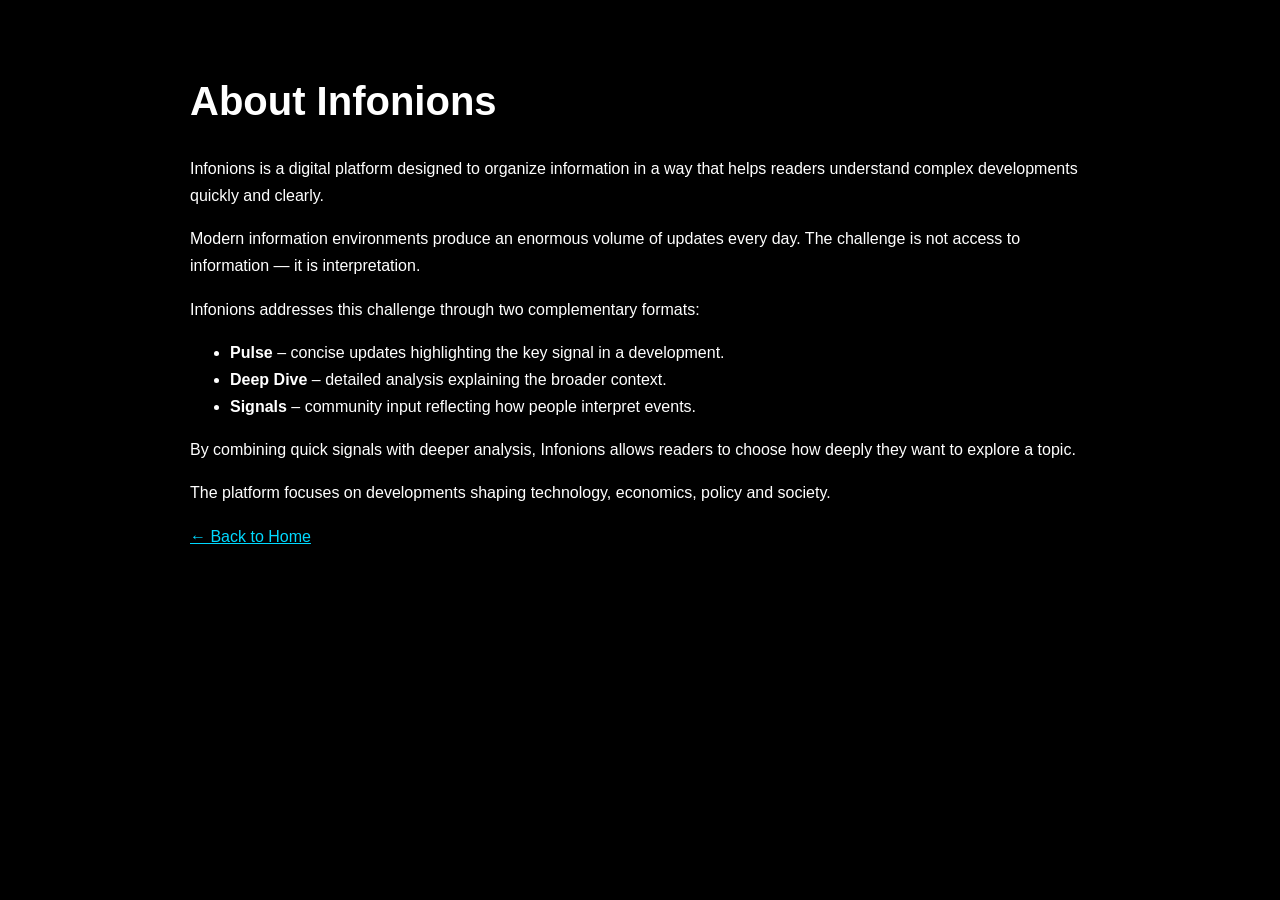
==== about/index.html @ 63ccc778 "Create index.html" ====
<!DOCTYPE html>
<html>
<head>
<meta charset="UTF-8">
<title>About | Infonions</title>
<meta name="viewport" content="width=device-width,initial-scale=1">
<style>
body{
font-family: Arial;
background:#000;
color:white;
padding:40px;
line-height:1.7;
max-width:900px;
margin:auto;
}
h1{
font-size:40px;
margin-bottom:20px;
}
</style>
</head>

<body>

<h1>About Infonions</h1>

<p>
Infonions is a digital platform designed to organize
information in a way that helps readers understand
complex developments quickly and clearly.
</p>

<p>
Modern information environments produce an enormous
volume of updates every day. The challenge is not
access to information — it is interpretation.
</p>

<p>
Infonions addresses this challenge through
two complementary formats:
</p>

<ul>
<li><strong>Pulse</strong> – concise updates highlighting the key signal in a development.</li>
<li><strong>Deep Dive</strong> – detailed analysis explaining the broader context.</li>
<li><strong>Signals</strong> – community input reflecting how people interpret events.</li>
</ul>

<p>
By combining quick signals with deeper analysis,
Infonions allows readers to choose how deeply
they want to explore a topic.
</p>

<p>
The platform focuses on developments shaping
technology, economics, policy and society.
</p>

<p><a href="/" style="color:#00d9ff">← Back to Home</a></p>

</body>
</html>
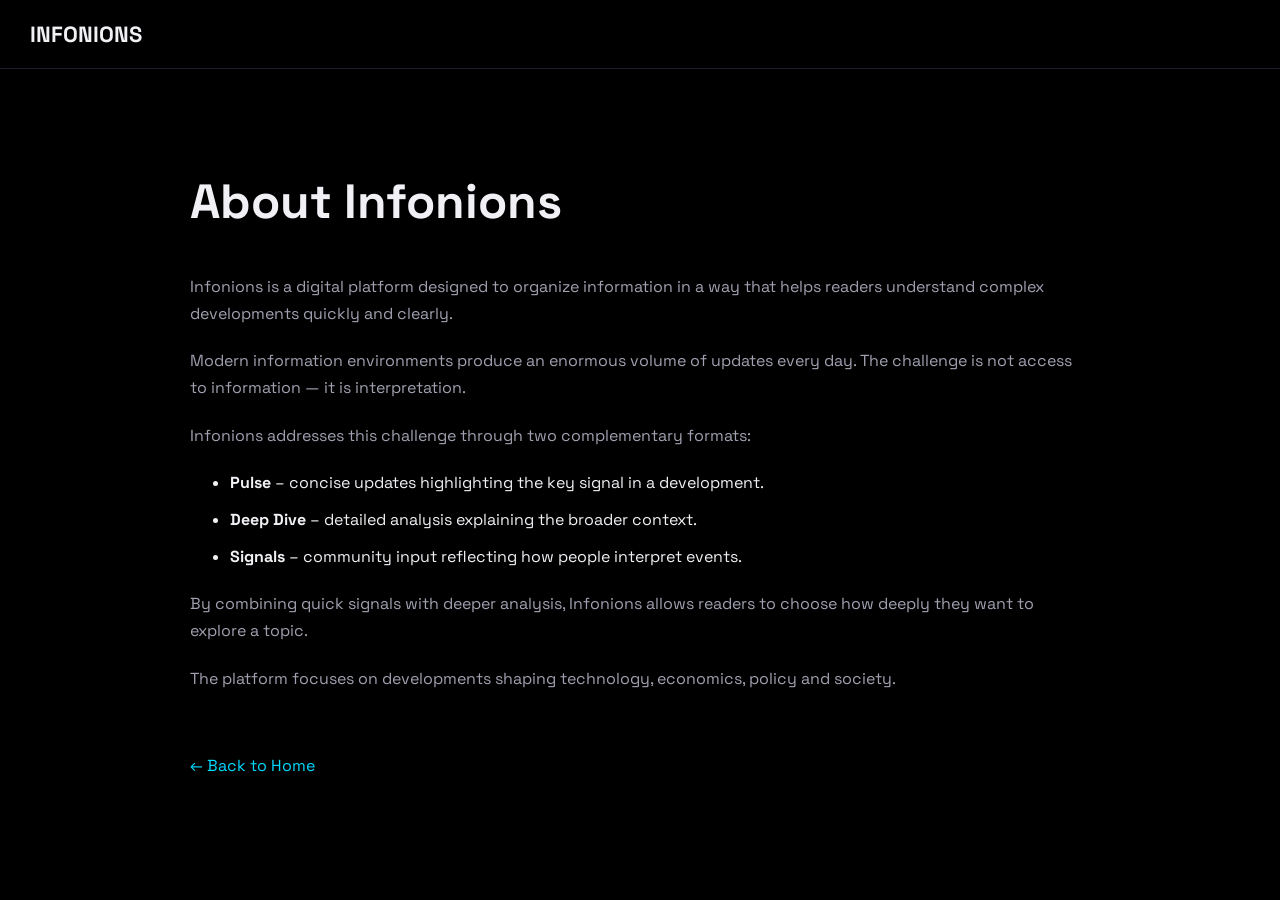
==== commit 40ae8403: "Update index.html" ====
--- a/about/index.html
+++ b/about/index.html
@@ -1,45 +1,87 @@
 <!DOCTYPE html>
-<html>
+<html lang="en">
 <head>
 <meta charset="UTF-8">
+<meta name="viewport" content="width=device-width, initial-scale=1.0">
 <title>About | Infonions</title>
-<meta name="viewport" content="width=device-width,initial-scale=1">
+
+<link rel="preconnect" href="https://fonts.googleapis.com">
+<link href="https://fonts.googleapis.com/css2?family=Space+Grotesk:wght@400;600;700&display=swap" rel="stylesheet">
+
 <style>
+
 body{
-font-family: Arial;
+font-family:'Space Grotesk',sans-serif;
 background:#000;
-color:white;
-padding:40px;
-line-height:1.7;
+color:#f0f0f5;
+margin:0;
+}
+
+header{
+padding:20px 30px;
+border-bottom:1px solid #1f1f2e;
+}
+
+.logo{
+font-size:22px;
+font-weight:700;
+}
+
+.container{
 max-width:900px;
 margin:auto;
+padding:60px 30px;
+line-height:1.7;
 }
+
 h1{
-font-size:40px;
+font-size:48px;
+margin-bottom:30px;
+}
+
+p{
 margin-bottom:20px;
+color:#a0a0b0;
 }
+
+ul{
+margin:20px 0;
+}
+
+li{
+margin-bottom:10px;
+}
+
+.back{
+margin-top:40px;
+display:inline-block;
+color:#00d9ff;
+text-decoration:none;
+}
+
 </style>
 </head>
 
 <body>
 
+<header>
+<div class="logo">INFONIONS</div>
+</header>
+
+<div class="container">
+
 <h1>About Infonions</h1>
 
 <p>
-Infonions is a digital platform designed to organize
-information in a way that helps readers understand
-complex developments quickly and clearly.
+Infonions is a digital platform designed to organize information in a way that helps readers understand complex developments quickly and clearly.
 </p>
 
 <p>
-Modern information environments produce an enormous
-volume of updates every day. The challenge is not
-access to information — it is interpretation.
+Modern information environments produce an enormous volume of updates every day. The challenge is not access to information — it is interpretation.
 </p>
 
 <p>
-Infonions addresses this challenge through
-two complementary formats:
+Infonions addresses this challenge through two complementary formats:
 </p>
 
 <ul>
@@ -49,17 +91,16 @@
 </ul>
 
 <p>
-By combining quick signals with deeper analysis,
-Infonions allows readers to choose how deeply
-they want to explore a topic.
+By combining quick signals with deeper analysis, Infonions allows readers to choose how deeply they want to explore a topic.
 </p>
 
 <p>
-The platform focuses on developments shaping
-technology, economics, policy and society.
+The platform focuses on developments shaping technology, economics, policy and society.
 </p>
 
-<p><a href="/" style="color:#00d9ff">← Back to Home</a></p>
+<a class="back" href="/">← Back to Home</a>
+
+</div>
 
 </body>
 </html>
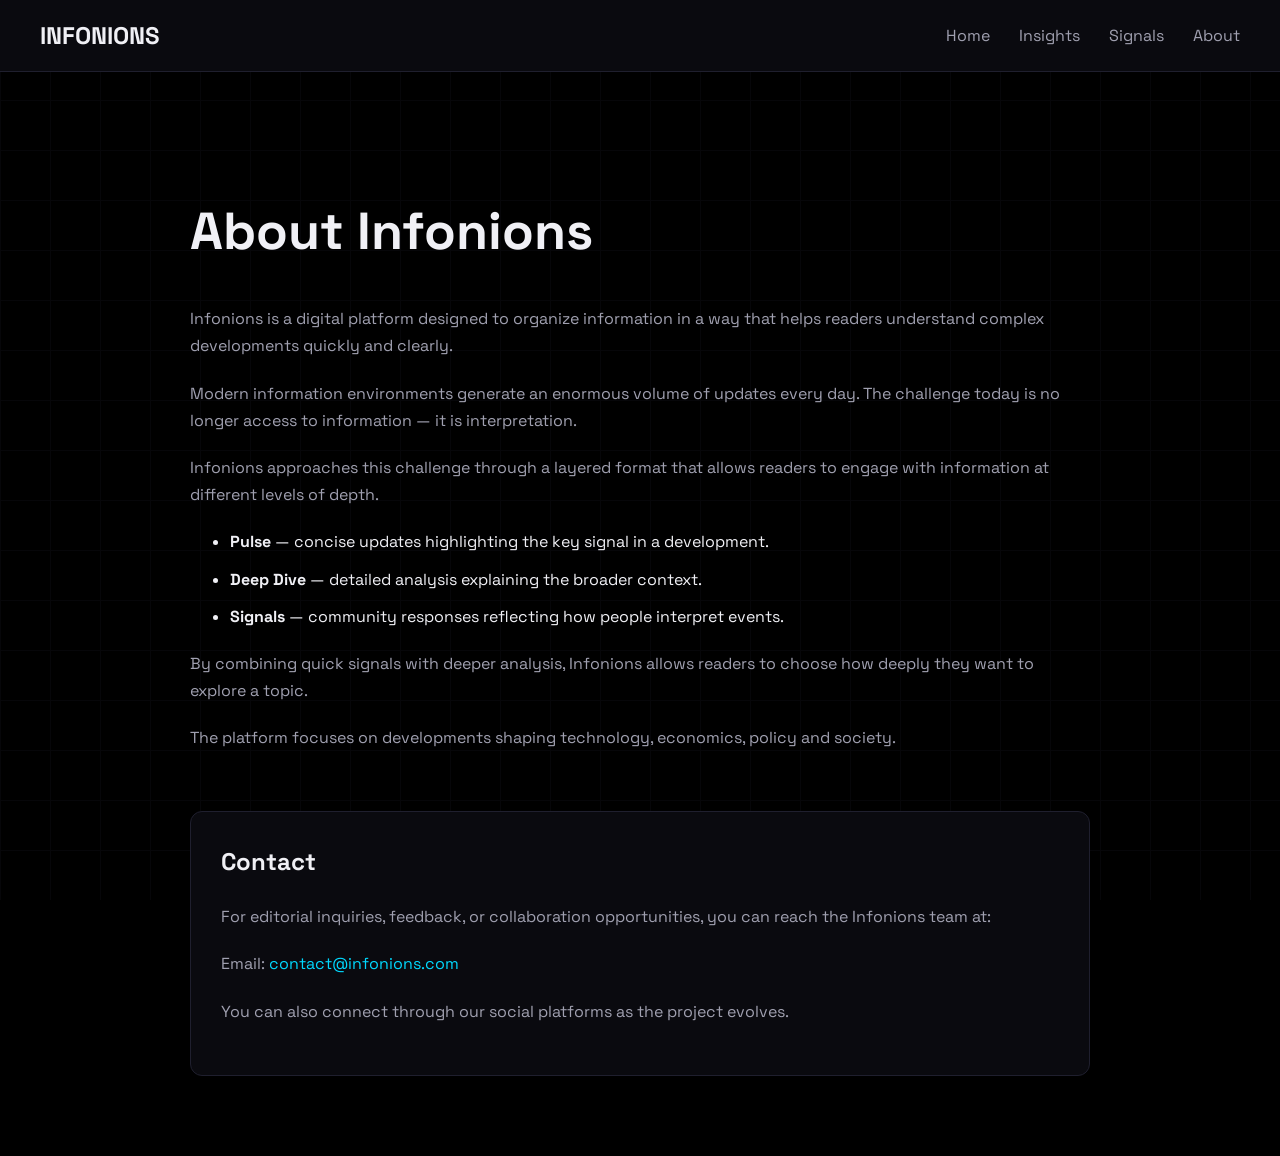
==== commit 63607cca: "Update index.html" ====
--- a/about/index.html
+++ b/about/index.html
@@ -3,10 +3,11 @@
 <head>
 <meta charset="UTF-8">
 <meta name="viewport" content="width=device-width, initial-scale=1.0">
+
 <title>About | Infonions</title>
 
 <link rel="preconnect" href="https://fonts.googleapis.com">
-<link href="https://fonts.googleapis.com/css2?family=Space+Grotesk:wght@400;600;700&display=swap" rel="stylesheet">
+<link href="https://fonts.googleapis.com/css2?family=Space+Grotesk:wght@400;500;600;700&display=swap" rel="stylesheet">
 
 <style>
 
@@ -17,31 +18,73 @@
 margin:0;
 }
 
+/* background grid */
+.bg-grid{
+position:fixed;
+top:0;
+left:0;
+width:100%;
+height:100%;
+background-image:
+linear-gradient(#14141f 1px, transparent 1px),
+linear-gradient(90deg,#14141f 1px,transparent 1px);
+background-size:50px 50px;
+opacity:.3;
+z-index:0;
+}
+
+/* header */
 header{
+position:sticky;
+top:0;
+background:#0a0a0f;
+border-bottom:1px solid #1f1f2e;
+z-index:100;
+}
+
+.header-content{
+max-width:1200px;
+margin:auto;
 padding:20px 30px;
-border-bottom:1px solid #1f1f2e;
+display:flex;
+justify-content:space-between;
+align-items:center;
 }
 
 .logo{
-font-size:22px;
+font-size:24px;
 font-weight:700;
 }
 
+nav a{
+color:#a0a0b0;
+text-decoration:none;
+margin-left:25px;
+}
+
+nav a:hover{
+color:#00d9ff;
+}
+
+/* page container */
+
 .container{
+position:relative;
+z-index:1;
 max-width:900px;
 margin:auto;
-padding:60px 30px;
+padding:80px 30px;
 line-height:1.7;
 }
 
 h1{
-font-size:48px;
+font-size:52px;
 margin-bottom:30px;
 }
 
 p{
+color:#a0a0b0;
 margin-bottom:20px;
-color:#a0a0b0;
 }
 
 ul{
@@ -52,9 +95,19 @@
 margin-bottom:10px;
 }
 
-.back{
-margin-top:40px;
-display:inline-block;
+.contact{
+margin-top:60px;
+padding:30px;
+border:1px solid #1f1f2e;
+border-radius:12px;
+background:#0a0a0f;
+}
+
+.contact h2{
+margin-top:0;
+}
+
+.contact a{
 color:#00d9ff;
 text-decoration:none;
 }
@@ -64,9 +117,23 @@
 
 <body>
 
+<div class="bg-grid"></div>
+
 <header>
+<div class="header-content">
+
 <div class="logo">INFONIONS</div>
+
+<nav>
+<a href="/">Home</a>
+<a href="/insights">Insights</a>
+<a href="/signals">Signals</a>
+<a href="/about">About</a>
+</nav>
+
+</div>
 </header>
+
 
 <div class="container">
 
@@ -77,17 +144,17 @@
 </p>
 
 <p>
-Modern information environments produce an enormous volume of updates every day. The challenge is not access to information — it is interpretation.
+Modern information environments generate an enormous volume of updates every day. The challenge today is no longer access to information — it is interpretation.
 </p>
 
 <p>
-Infonions addresses this challenge through two complementary formats:
+Infonions approaches this challenge through a layered format that allows readers to engage with information at different levels of depth.
 </p>
 
 <ul>
-<li><strong>Pulse</strong> – concise updates highlighting the key signal in a development.</li>
-<li><strong>Deep Dive</strong> – detailed analysis explaining the broader context.</li>
-<li><strong>Signals</strong> – community input reflecting how people interpret events.</li>
+<li><strong>Pulse</strong> — concise updates highlighting the key signal in a development.</li>
+<li><strong>Deep Dive</strong> — detailed analysis explaining the broader context.</li>
+<li><strong>Signals</strong> — community responses reflecting how people interpret events.</li>
 </ul>
 
 <p>
@@ -98,7 +165,25 @@
 The platform focuses on developments shaping technology, economics, policy and society.
 </p>
 
-<a class="back" href="/">← Back to Home</a>
+
+<div class="contact">
+
+<h2>Contact</h2>
+
+<p>
+For editorial inquiries, feedback, or collaboration opportunities,
+you can reach the Infonions team at:
+</p>
+
+<p>
+Email: <a href="mailto:contact@infonions.com">contact@infonions.com</a>
+</p>
+
+<p>
+You can also connect through our social platforms as the project evolves.
+</p>
+
+</div>
 
 </div>
 
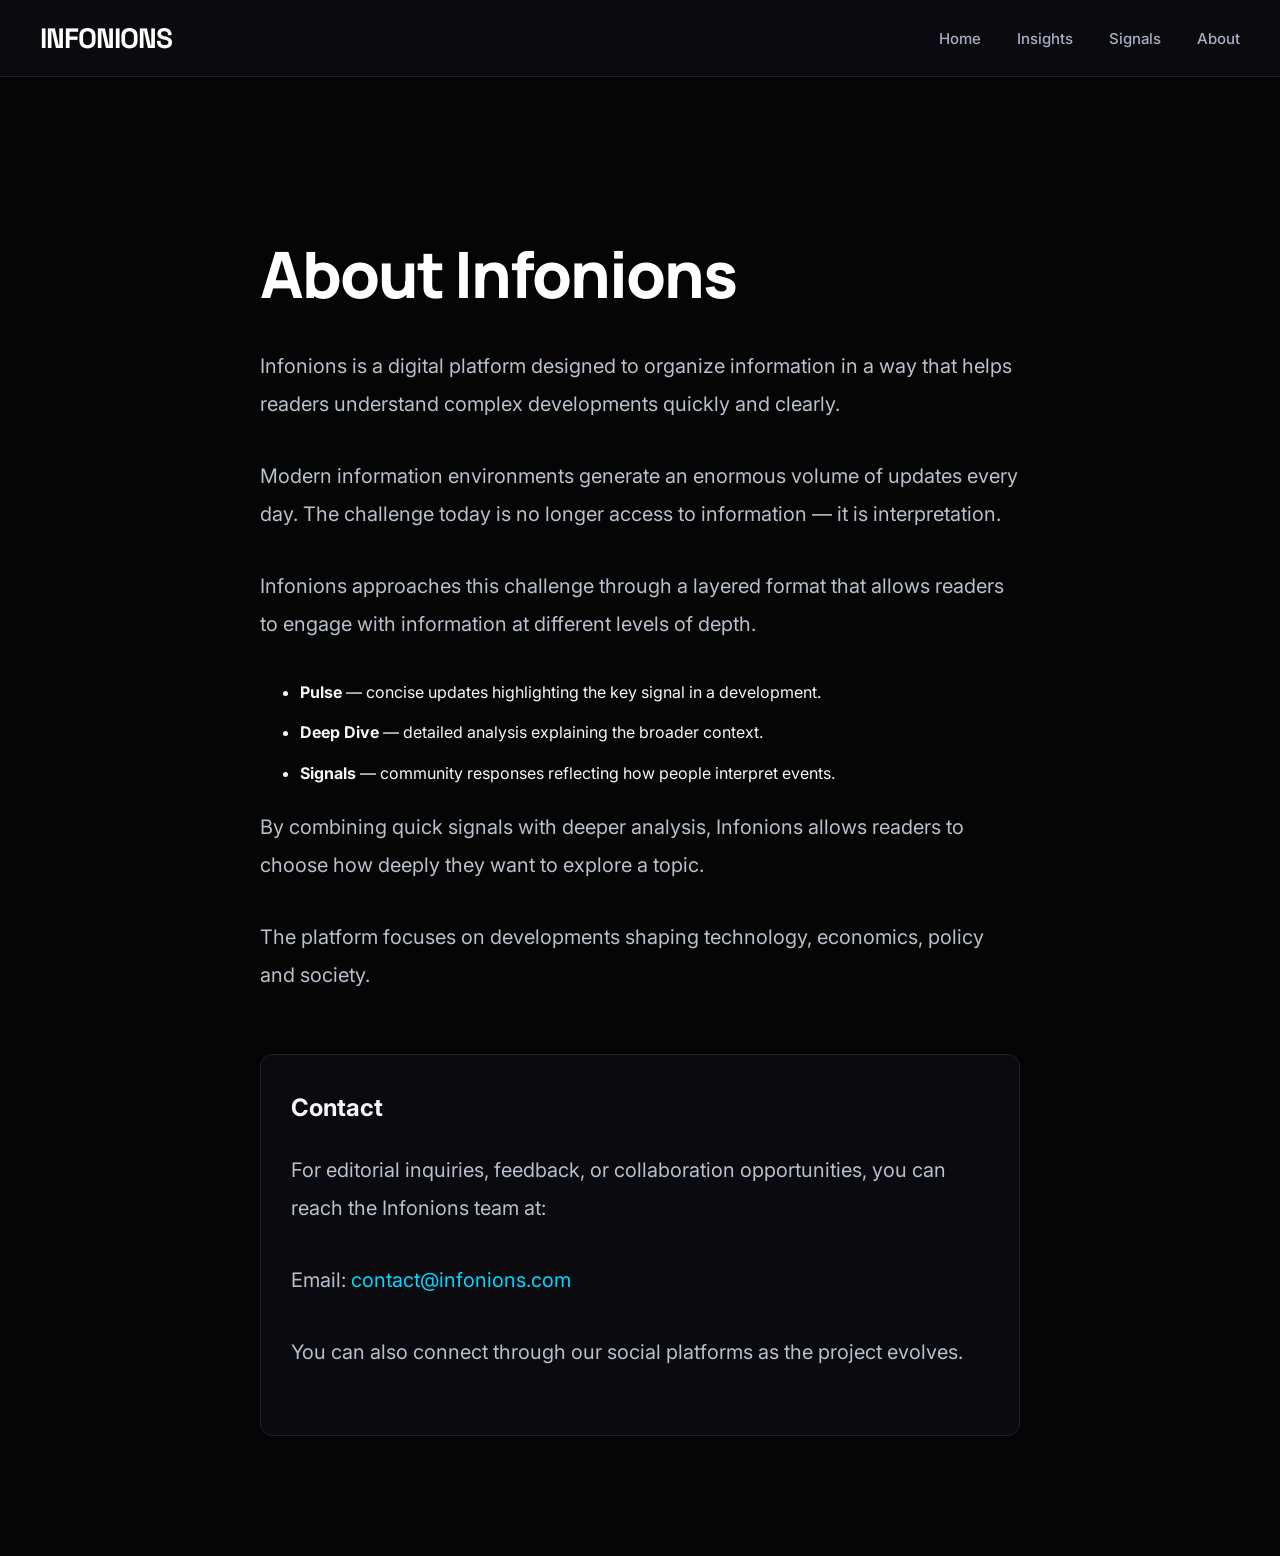
==== commit d0dd1dfd: "Update index.html" ====
--- a/about/index.html
+++ b/about/index.html
@@ -7,14 +7,16 @@
 <title>About | Infonions</title>
 
 <link rel="preconnect" href="https://fonts.googleapis.com">
-<link href="https://fonts.googleapis.com/css2?family=Space+Grotesk:wght@400;500;600;700&display=swap" rel="stylesheet">
+<link rel="preconnect" href="https://fonts.gstatic.com" crossorigin>
+
+<link href="https://fonts.googleapis.com/css2?family=Inter:wght@400;500;600&family=Manrope:wght@500;600;700;800&family=Space+Grotesk:wght@600;700&display=swap" rel="stylesheet">
 
 <style>
 
 body{
-font-family:'Space Grotesk',sans-serif;
-background:#000;
-color:#f0f0f5;
+font-family:'Inter',sans-serif;
+background:#050505;
+color:#F5F7FA;
 margin:0;
 }
 
@@ -29,7 +31,7 @@
 linear-gradient(#14141f 1px, transparent 1px),
 linear-gradient(90deg,#14141f 1px,transparent 1px);
 background-size:50px 50px;
-opacity:.3;
+opacity:.08;
 z-index:0;
 }
 
@@ -52,18 +54,25 @@
 }
 
 .logo{
-font-size:24px;
+font-family:'Space Grotesk',sans-serif;
+font-size:28px;
 font-weight:700;
+letter-spacing:-1px;
+color:#fff;
 }
 
 nav a{
-color:#a0a0b0;
+font-family:'Inter',sans-serif;
+font-size:15px;
+font-weight:500;
+color:#A7AFC3;
 text-decoration:none;
-margin-left:25px;
+margin-left:32px;
+transition:.25s;
 }
 
 nav a:hover{
-color:#00d9ff;
+color:#ffffff;
 }
 
 /* page container */
@@ -71,20 +80,33 @@
 .container{
 position:relative;
 z-index:1;
-max-width:900px;
-margin:auto;
-padding:80px 30px;
-line-height:1.7;
+
+max-width:760px;
+
+margin:0 auto;
+
+padding:120px 20px;
+
+line-height:1.9;
 }
 
 h1{
-font-size:52px;
-margin-bottom:30px;
+font-family:'Manrope',sans-serif;
+font-size:64px;
+font-weight:800;
+line-height:1.05;
+letter-spacing:-2px;
+margin-bottom:40px;
+color:#fff;
 }
 
 p{
-color:#a0a0b0;
-margin-bottom:20px;
+font-family:'Inter',sans-serif;
+font-size:20px;
+font-weight:400;
+line-height:1.9;
+color:#B8C0CC;
+margin-bottom:34px;
 }
 
 ul{
